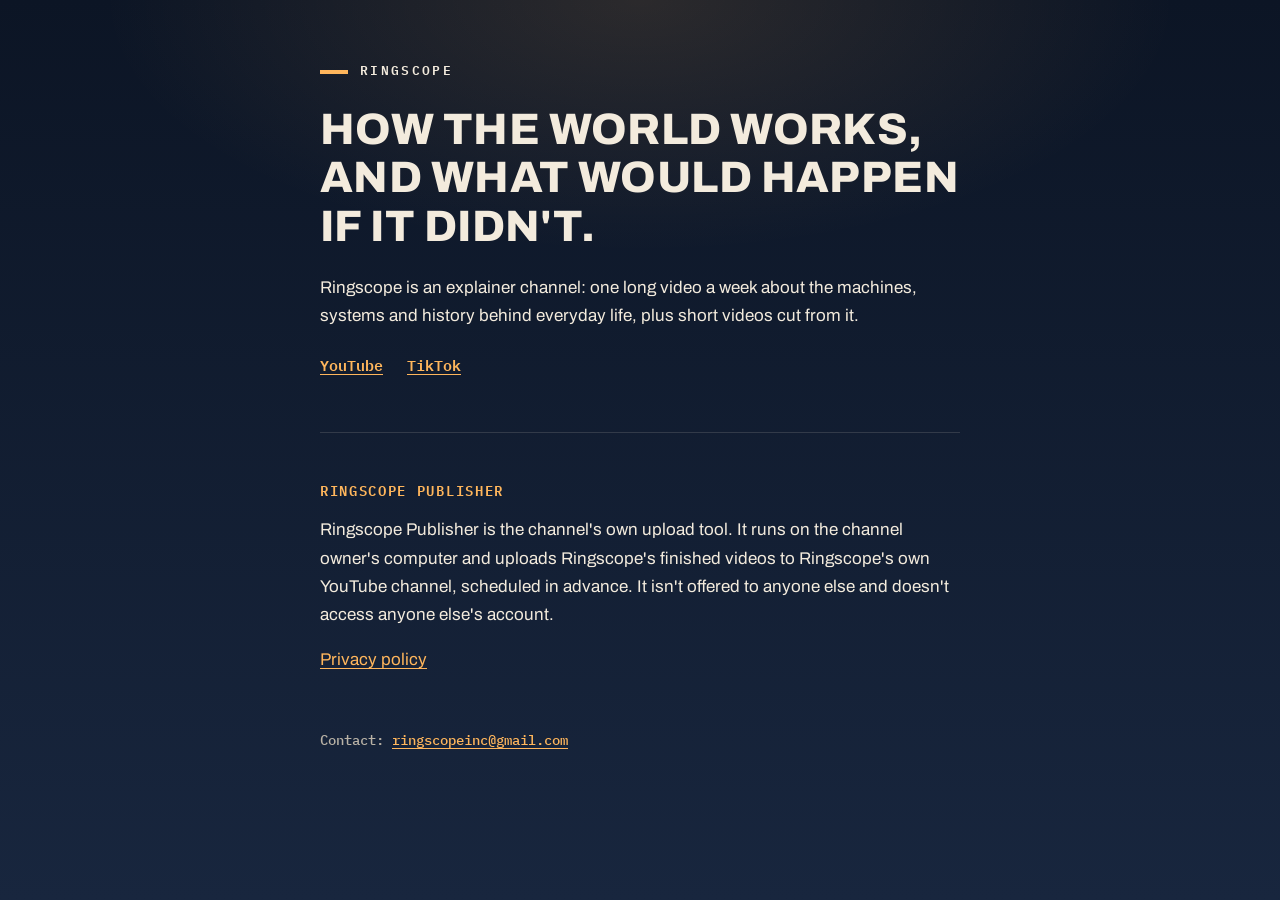
==== index.html @ db6ad166 "Add files via upload" ====
<!doctype html>
<html lang="en">
<head>
<meta charset="utf-8">
<meta name="viewport" content="width=device-width, initial-scale=1">
<title>Ringscope</title>
<meta name="description" content="Ringscope: how the world works, and what would happen if it didn't.">
<link rel="preconnect" href="https://fonts.googleapis.com">
<link rel="preconnect" href="https://fonts.gstatic.com" crossorigin>
<link href="https://fonts.googleapis.com/css2?family=Archivo:wght@500;800&family=IBM+Plex+Mono:wght@500;600&display=swap" rel="stylesheet">
<style>
/* Ringscope house style "Night Gallery" (brand/style-guide.md): night palette, Archivo + IBM Plex Mono. */
:root {
  --sky: #0c1525;
  --sky-low: #18263e;
  --text: #f3ebdd;
  --muted: #b9b2a6;
  --key: #ffb65c;
  --cool: #26717b;
}
* { box-sizing: border-box; }
html { background: var(--sky); }
body {
  margin: 0;
  min-height: 100vh;
  color: var(--text);
  font: 400 17px/1.65 Archivo, system-ui, sans-serif;
  background:
    radial-gradient(ellipse 60% 40% at 50% 0%, rgba(255, 182, 92, 0.13), transparent 70%),
    linear-gradient(var(--sky), var(--sky-low));
}
main { max-width: 680px; margin: 0 auto; padding: 64px 20px 80px; }
.tag {
  font: 600 13px/1 "IBM Plex Mono", monospace;
  letter-spacing: 0.18em;
  text-transform: uppercase;
  margin: 0 0 28px;
}
.tag::before {
  content: "";
  display: inline-block;
  width: 28px;
  height: 4px;
  margin-right: 12px;
  vertical-align: middle;
  background: var(--key);
}
h1 {
  font-weight: 800;
  text-transform: uppercase;
  letter-spacing: 0.01em;
  font-size: clamp(28px, 6vw, 44px);
  line-height: 1.1;
  margin: 0 0 24px;
}
h2 {
  font: 600 14px/1.3 "IBM Plex Mono", monospace;
  letter-spacing: 0.12em;
  text-transform: uppercase;
  color: var(--key);
  margin: 40px 0 8px;
}
section { margin-top: 48px; padding-top: 8px; border-top: 1px solid rgba(243, 235, 221, 0.14); }
.meta, footer { font: 500 14px/1.5 "IBM Plex Mono", monospace; color: var(--muted); }
footer { margin-top: 56px; }
a { color: var(--key); text-underline-offset: 3px; }
.tag a { color: inherit; text-decoration: none; }
ul { padding-left: 1.2em; }
li { margin: 6px 0; }
.links { list-style: none; padding: 0; display: flex; gap: 24px; font: 600 15px "IBM Plex Mono", monospace; }
</style>
</head>
<body>
<main>
  <p class="tag">Ringscope</p>
  <h1>How the world works, and what would happen if it didn't.</h1>
  <p>Ringscope is an explainer channel: one long video a week about the machines, systems and history behind
    everyday life, plus short videos cut from it.</p>
  <ul class="links">
    <li><a href="https://www.youtube.com/@ringscopeinc">YouTube</a></li>
    <li><a href="https://www.tiktok.com/@ringscopeinc">TikTok</a></li>
  </ul>

  <section>
    <h2>Ringscope Publisher</h2>
    <p>Ringscope Publisher is the channel's own upload tool. It runs on the channel owner's computer and uploads
      Ringscope's finished videos to Ringscope's own YouTube channel, scheduled in advance. It isn't offered to
      anyone else and doesn't access anyone else's account.</p>
    <p><a href="privacy.html">Privacy policy</a></p>
  </section>

  <footer>Contact: <a href="mailto:ringscopeinc@gmail.com">ringscopeinc@gmail.com</a></footer>
</main>
</body>
</html>
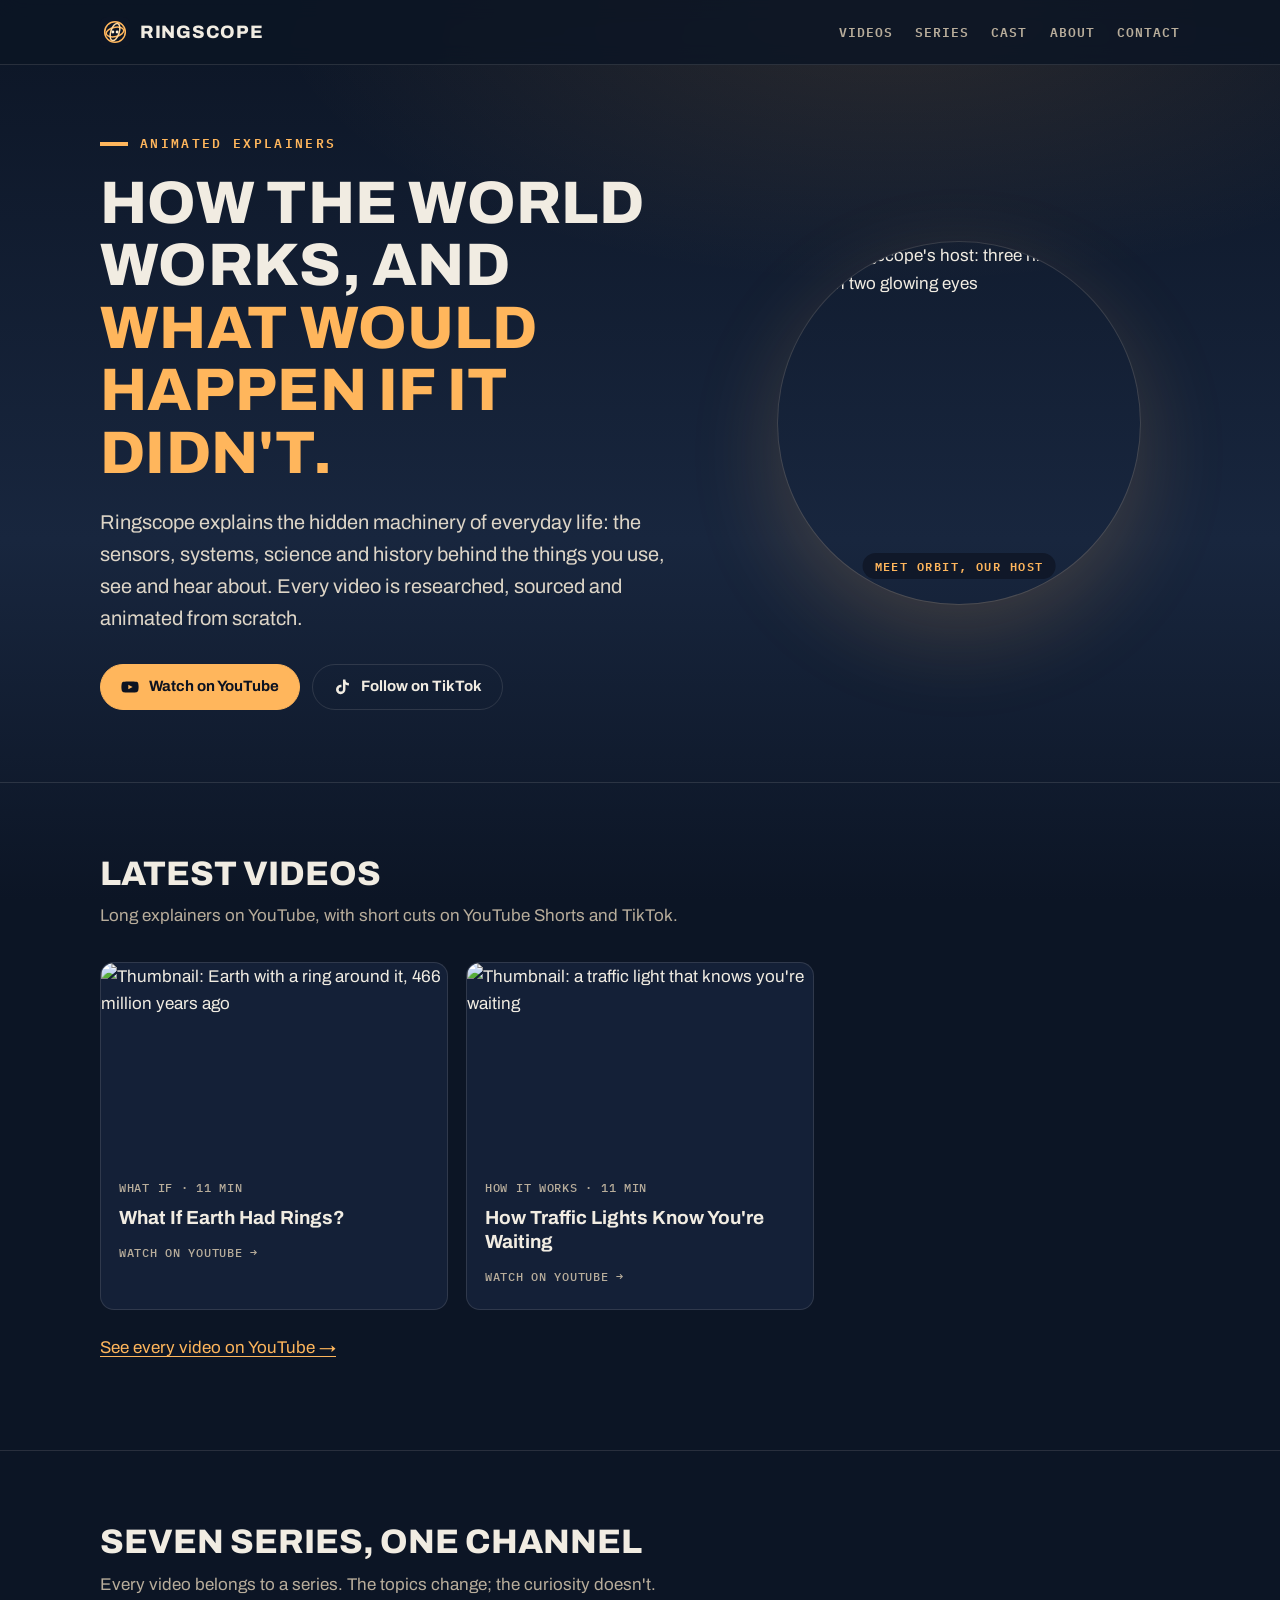
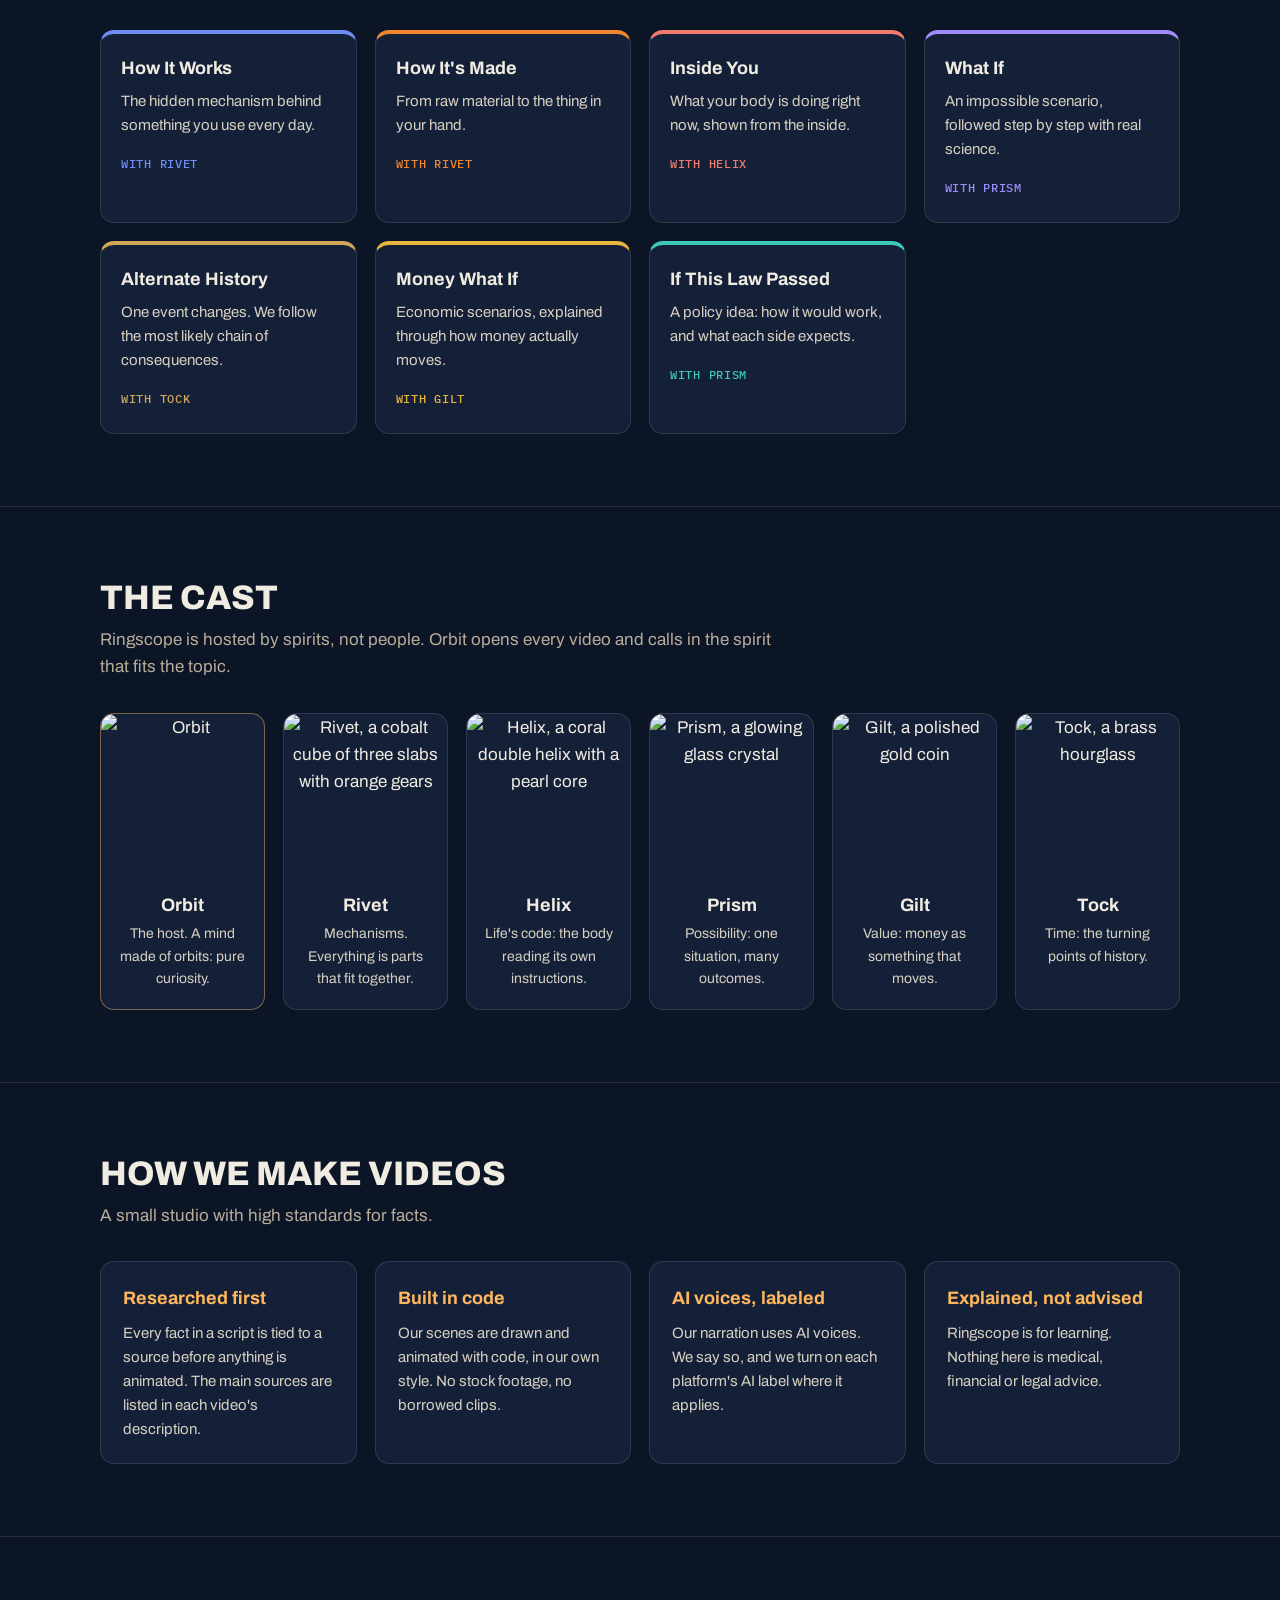
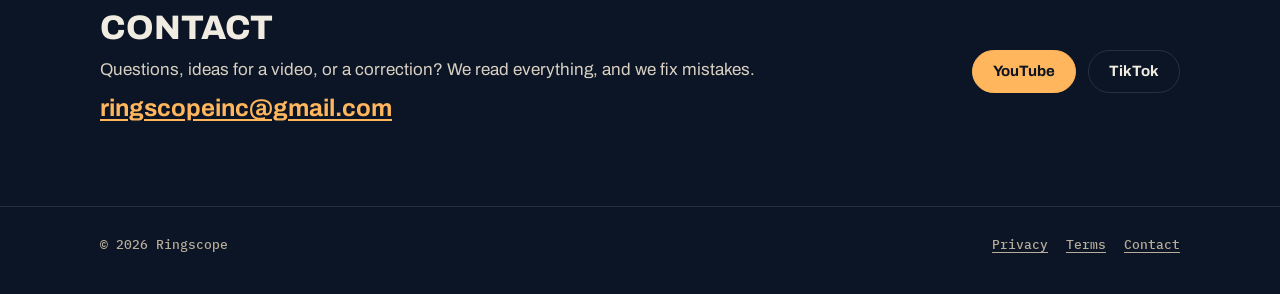
==== commit f08aed7a: "Add files via upload" ====
--- a/index.html
+++ b/index.html
@@ -3,93 +3,226 @@
 <head>
 <meta charset="utf-8">
 <meta name="viewport" content="width=device-width, initial-scale=1">
-<title>Ringscope</title>
-<meta name="description" content="Ringscope: how the world works, and what would happen if it didn't.">
+<title>Ringscope: how the world works</title>
+<meta name="description" content="Ringscope makes animated explainers about how the world works, and what would happen if it didn't. Researched, sourced, built in code.">
+<link rel="canonical" href="https://ringscopeinc.github.io/">
+<link rel="icon" href="favicon.svg" type="image/svg+xml">
+<meta property="og:type" content="website">
+<meta property="og:title" content="Ringscope: how the world works">
+<meta property="og:description" content="Animated explainers about how the world works, and what would happen if it didn't.">
+<meta property="og:url" content="https://ringscopeinc.github.io/">
+<meta property="og:image" content="https://ringscopeinc.github.io/img/og.jpg">
+<meta name="twitter:card" content="summary_large_image">
+<meta name="theme-color" content="#0c1525">
 <link rel="preconnect" href="https://fonts.googleapis.com">
 <link rel="preconnect" href="https://fonts.gstatic.com" crossorigin>
-<link href="https://fonts.googleapis.com/css2?family=Archivo:wght@500;800&family=IBM+Plex+Mono:wght@500;600&display=swap" rel="stylesheet">
-<style>
-/* Ringscope house style "Night Gallery" (brand/style-guide.md): night palette, Archivo + IBM Plex Mono. */
-:root {
-  --sky: #0c1525;
-  --sky-low: #18263e;
-  --text: #f3ebdd;
-  --muted: #b9b2a6;
-  --key: #ffb65c;
-  --cool: #26717b;
-}
-* { box-sizing: border-box; }
-html { background: var(--sky); }
-body {
-  margin: 0;
-  min-height: 100vh;
-  color: var(--text);
-  font: 400 17px/1.65 Archivo, system-ui, sans-serif;
-  background:
-    radial-gradient(ellipse 60% 40% at 50% 0%, rgba(255, 182, 92, 0.13), transparent 70%),
-    linear-gradient(var(--sky), var(--sky-low));
-}
-main { max-width: 680px; margin: 0 auto; padding: 64px 20px 80px; }
-.tag {
-  font: 600 13px/1 "IBM Plex Mono", monospace;
-  letter-spacing: 0.18em;
-  text-transform: uppercase;
-  margin: 0 0 28px;
-}
-.tag::before {
-  content: "";
-  display: inline-block;
-  width: 28px;
-  height: 4px;
-  margin-right: 12px;
-  vertical-align: middle;
-  background: var(--key);
-}
-h1 {
-  font-weight: 800;
-  text-transform: uppercase;
-  letter-spacing: 0.01em;
-  font-size: clamp(28px, 6vw, 44px);
-  line-height: 1.1;
-  margin: 0 0 24px;
-}
-h2 {
-  font: 600 14px/1.3 "IBM Plex Mono", monospace;
-  letter-spacing: 0.12em;
-  text-transform: uppercase;
-  color: var(--key);
-  margin: 40px 0 8px;
-}
-section { margin-top: 48px; padding-top: 8px; border-top: 1px solid rgba(243, 235, 221, 0.14); }
-.meta, footer { font: 500 14px/1.5 "IBM Plex Mono", monospace; color: var(--muted); }
-footer { margin-top: 56px; }
-a { color: var(--key); text-underline-offset: 3px; }
-.tag a { color: inherit; text-decoration: none; }
-ul { padding-left: 1.2em; }
-li { margin: 6px 0; }
-.links { list-style: none; padding: 0; display: flex; gap: 24px; font: 600 15px "IBM Plex Mono", monospace; }
-</style>
+<link href="https://fonts.googleapis.com/css2?family=Archivo:wght@400;700;800&family=IBM+Plex+Mono:wght@500;600&display=swap" rel="stylesheet">
+<link rel="stylesheet" href="style.css">
 </head>
 <body>
+
+<header class="site-head">
+  <div class="wrap">
+    <a class="brand" href="./" aria-label="Ringscope home">
+      <img src="favicon.svg" alt="" width="30" height="30">
+      Ringscope
+    </a>
+    <nav class="nav" aria-label="Sections">
+      <a href="#videos">Videos</a>
+      <a href="#series">Series</a>
+      <a href="#cast">Cast</a>
+      <a href="#about">About</a>
+      <a href="#contact">Contact</a>
+    </nav>
+  </div>
+</header>
+
 <main>
-  <p class="tag">Ringscope</p>
-  <h1>How the world works, and what would happen if it didn't.</h1>
-  <p>Ringscope is an explainer channel: one long video a week about the machines, systems and history behind
-    everyday life, plus short videos cut from it.</p>
-  <ul class="links">
-    <li><a href="https://www.youtube.com/@ringscopeinc">YouTube</a></li>
-    <li><a href="https://www.tiktok.com/@ringscopeinc">TikTok</a></li>
-  </ul>
-
-  <section>
-    <h2>Ringscope Publisher</h2>
-    <p>Ringscope Publisher is the channel's own upload tool. It runs on the channel owner's computer and uploads
-      Ringscope's finished videos to Ringscope's own YouTube channel, scheduled in advance. It isn't offered to
-      anyone else and doesn't access anyone else's account.</p>
-    <p><a href="privacy.html">Privacy policy</a></p>
-  </section>
-
-  <footer>Contact: <a href="mailto:ringscopeinc@gmail.com">ringscopeinc@gmail.com</a></footer>
+  <div class="hero">
+    <div class="wrap">
+      <div>
+        <p class="eyebrow">Animated explainers</p>
+        <h1>How the world works, and <em>what would happen if it didn't.</em></h1>
+        <p class="lede">Ringscope explains the hidden machinery of everyday life: the sensors, systems, science and
+          history behind the things you use, see and hear about. Every video is researched, sourced and animated
+          from scratch.</p>
+        <div class="buttons">
+          <a class="btn primary" href="https://www.youtube.com/@ringscopeinc">
+            <svg viewBox="0 0 24 24" aria-hidden="true"><path fill="currentColor" d="M23 7.2a3 3 0 0 0-2.1-2.1C19 4.6 12 4.6 12 4.6s-7 0-8.9.5A3 3 0 0 0 1 7.2 31 31 0 0 0 .5 12a31 31 0 0 0 .5 4.8 3 3 0 0 0 2.1 2.1c1.9.5 8.9.5 8.9.5s7 0 8.9-.5a3 3 0 0 0 2.1-2.1 31 31 0 0 0 .5-4.8 31 31 0 0 0-.5-4.8zM9.75 15.02V8.98L15.5 12l-5.75 3.02z"/></svg>
+            Watch on YouTube</a>
+          <a class="btn" href="https://www.tiktok.com/@ringscopeinc">
+            <svg viewBox="0 0 24 24" aria-hidden="true"><path fill="currentColor" d="M16.6 2h-3.3v13.2a2.9 2.9 0 1 1-2.9-2.9c.3 0 .6 0 .9.1V9a6.3 6.3 0 1 0 5.3 6.2V8.6a7.9 7.9 0 0 0 4.6 1.5V6.8a4.6 4.6 0 0 1-4.6-4.8z"/></svg>
+            Follow on TikTok</a>
+        </div>
+      </div>
+      <figure class="hero-art">
+        <img src="img/orbit.webp" alt="Orbit, Ringscope's host: three rings of warm light with two glowing eyes" width="640" height="640">
+        <figcaption>Meet Orbit, our host</figcaption>
+      </figure>
+    </div>
+  </div>
+
+  <section id="videos">
+    <div class="wrap">
+      <h2>Latest videos</h2>
+      <p class="section-lede">Long explainers on YouTube, with short cuts on YouTube Shorts and TikTok.</p>
+      <div class="grid videos">
+        <a class="card video" href="https://youtu.be/U-kUrNnYc8g">
+          <img src="img/earth-rings.webp" alt="Thumbnail: Earth with a ring around it, 466 million years ago" width="640" height="360" loading="lazy">
+          <div class="body">
+            <span class="meta">What If · 11 min</span>
+            <h3>What If Earth Had Rings?</h3>
+            <span class="meta">Watch on YouTube →</span>
+          </div>
+        </a>
+        <a class="card video" href="https://youtu.be/7bd3gMyJz6o">
+          <img src="img/traffic-lights.webp" alt="Thumbnail: a traffic light that knows you're waiting" width="640" height="360" loading="lazy">
+          <div class="body">
+            <span class="meta">How It Works · 11 min</span>
+            <h3>How Traffic Lights Know You're Waiting</h3>
+            <span class="meta">Watch on YouTube →</span>
+          </div>
+        </a>
+      </div>
+      <p class="more"><a href="https://www.youtube.com/@ringscopeinc/videos">See every video on YouTube →</a></p>
+    </div>
+  </section>
+
+  <section id="series">
+    <div class="wrap">
+      <h2>Seven series, one channel</h2>
+      <p class="section-lede">Every video belongs to a series. The topics change; the curiosity doesn't.</p>
+      <div class="grid series">
+        <div class="card serie" style="--c:#6d8ef2">
+          <h3>How It Works</h3>
+          <p>The hidden mechanism behind something you use every day.</p>
+          <span class="meta">With Rivet</span>
+        </div>
+        <div class="card serie" style="--c:#f2862e">
+          <h3>How It's Made</h3>
+          <p>From raw material to the thing in your hand.</p>
+          <span class="meta">With Rivet</span>
+        </div>
+        <div class="card serie" style="--c:#f07a6e">
+          <h3>Inside You</h3>
+          <p>What your body is doing right now, shown from the inside.</p>
+          <span class="meta">With Helix</span>
+        </div>
+        <div class="card serie" style="--c:#a08cff">
+          <h3>What If</h3>
+          <p>An impossible scenario, followed step by step with real science.</p>
+          <span class="meta">With Prism</span>
+        </div>
+        <div class="card serie" style="--c:#d2a65a">
+          <h3>Alternate History</h3>
+          <p>One event changes. We follow the most likely chain of consequences.</p>
+          <span class="meta">With Tock</span>
+        </div>
+        <div class="card serie" style="--c:#e7b53c">
+          <h3>Money What If</h3>
+          <p>Economic scenarios, explained through how money actually moves.</p>
+          <span class="meta">With Gilt</span>
+        </div>
+        <div class="card serie" style="--c:#3cc9b8">
+          <h3>If This Law Passed</h3>
+          <p>A policy idea: how it would work, and what each side expects.</p>
+          <span class="meta">With Prism</span>
+        </div>
+      </div>
+    </div>
+  </section>
+
+  <section id="cast">
+    <div class="wrap">
+      <h2>The cast</h2>
+      <p class="section-lede">Ringscope is hosted by spirits, not people. Orbit opens every video and calls in the
+        spirit that fits the topic.</p>
+      <div class="grid cast">
+        <div class="card spirit host">
+          <img src="img/orbit.webp" alt="Orbit" width="360" height="360" loading="lazy">
+          <h3>Orbit</h3>
+          <p>The host. A mind made of orbits: pure curiosity.</p>
+        </div>
+        <div class="card spirit">
+          <img src="img/rivet.webp" alt="Rivet, a cobalt cube of three slabs with orange gears" width="360" height="360" loading="lazy">
+          <h3>Rivet</h3>
+          <p>Mechanisms. Everything is parts that fit together.</p>
+        </div>
+        <div class="card spirit">
+          <img src="img/helix.webp" alt="Helix, a coral double helix with a pearl core" width="360" height="360" loading="lazy">
+          <h3>Helix</h3>
+          <p>Life's code: the body reading its own instructions.</p>
+        </div>
+        <div class="card spirit">
+          <img src="img/prism.webp" alt="Prism, a glowing glass crystal" width="360" height="360" loading="lazy">
+          <h3>Prism</h3>
+          <p>Possibility: one situation, many outcomes.</p>
+        </div>
+        <div class="card spirit">
+          <img src="img/gilt.webp" alt="Gilt, a polished gold coin" width="360" height="360" loading="lazy">
+          <h3>Gilt</h3>
+          <p>Value: money as something that moves.</p>
+        </div>
+        <div class="card spirit">
+          <img src="img/tock.webp" alt="Tock, a brass hourglass" width="360" height="360" loading="lazy">
+          <h3>Tock</h3>
+          <p>Time: the turning points of history.</p>
+        </div>
+      </div>
+    </div>
+  </section>
+
+  <section id="about">
+    <div class="wrap">
+      <h2>How we make videos</h2>
+      <p class="section-lede">A small studio with high standards for facts.</p>
+      <div class="grid about">
+        <div class="card point">
+          <h3>Researched first</h3>
+          <p>Every fact in a script is tied to a source before anything is animated. The main sources are listed
+            in each video's description.</p>
+        </div>
+        <div class="card point">
+          <h3>Built in code</h3>
+          <p>Our scenes are drawn and animated with code, in our own style. No stock footage, no borrowed clips.</p>
+        </div>
+        <div class="card point">
+          <h3>AI voices, labeled</h3>
+          <p>Our narration uses AI voices. We say so, and we turn on each platform's AI label where it applies.</p>
+        </div>
+        <div class="card point">
+          <h3>Explained, not advised</h3>
+          <p>Ringscope is for learning. Nothing here is medical, financial or legal advice.</p>
+        </div>
+      </div>
+    </div>
+  </section>
+
+  <section id="contact" class="contact">
+    <div class="wrap">
+      <div>
+        <h2>Contact</h2>
+        <p>Questions, ideas for a video, or a correction? We read everything, and we fix mistakes.</p>
+        <p><a class="mail" href="mailto:ringscopeinc@gmail.com">ringscopeinc@gmail.com</a></p>
+      </div>
+      <div class="buttons">
+        <a class="btn primary" href="https://www.youtube.com/@ringscopeinc">YouTube</a>
+        <a class="btn" href="https://www.tiktok.com/@ringscopeinc">TikTok</a>
+      </div>
+    </div>
+  </section>
 </main>
+
+<footer class="site-foot">
+  <div class="wrap">
+    <span>© 2026 Ringscope</span>
+    <nav aria-label="Legal">
+      <a href="privacy.html">Privacy</a>
+      <a href="terms.html">Terms</a>
+      <a href="mailto:ringscopeinc@gmail.com">Contact</a>
+    </nav>
+  </div>
+</footer>
+
 </body>
 </html>
--- a/style.css
+++ b/style.css
@@ -0,0 +1,150 @@
+/* Ringscope website. House style "Night Gallery" (brand/style-guide.md): night palette, warm key light,
+   Archivo for display and text, IBM Plex Mono for labels. */
+:root {
+  --sky: #0c1525;
+  --sky-low: #18263e;
+  --panel: #142037;
+  --panel-edge: rgba(241, 236, 226, 0.12);
+  --text: #f1ece2;
+  --muted: #b8ad9b;
+  --key: #ffb65c;
+  --copper: #df793d;
+  --ink: #0d1321;
+  --radius: 14px;
+  --wrap: 1120px;
+}
+* { box-sizing: border-box; }
+html { background: var(--sky); scroll-behavior: smooth; }
+body {
+  margin: 0;
+  color: var(--text);
+  font: 400 17px/1.6 Archivo, system-ui, -apple-system, "Segoe UI", sans-serif;
+  background:
+    radial-gradient(ellipse 70% 45% at 70% 0%, rgba(255, 182, 92, 0.12), transparent 70%),
+    linear-gradient(var(--sky), var(--sky-low) 60%, var(--sky));
+  background-attachment: fixed;
+  min-height: 100vh;
+}
+img { max-width: 100%; height: auto; display: block; }
+a { color: var(--key); text-underline-offset: 3px; }
+a:hover { color: #ffd29a; }
+.wrap { max-width: var(--wrap); margin: 0 auto; padding: 0 20px; }
+.mono { font-family: "IBM Plex Mono", ui-monospace, monospace; }
+
+/* Header */
+.site-head { position: sticky; top: 0; z-index: 10; background: rgba(12, 21, 37, 0.86);
+  backdrop-filter: blur(10px); border-bottom: 1px solid var(--panel-edge); }
+.site-head .wrap { display: flex; align-items: center; justify-content: space-between; gap: 16px; height: 64px; }
+.brand { display: flex; align-items: center; gap: 10px; color: var(--text); text-decoration: none;
+  font-weight: 800; letter-spacing: 0.04em; text-transform: uppercase; font-size: 18px; }
+.brand svg { width: 30px; height: 30px; }
+.nav { display: flex; gap: 22px; font: 600 13px/1 "IBM Plex Mono", monospace; letter-spacing: 0.08em;
+  text-transform: uppercase; }
+.nav a { color: var(--muted); text-decoration: none; }
+.nav a:hover { color: var(--text); }
+
+/* Hero */
+.hero .wrap { display: grid; grid-template-columns: 1.15fr 0.85fr; align-items: center; gap: 40px;
+  padding-top: 72px; padding-bottom: 72px; }
+.eyebrow { font: 600 13px/1 "IBM Plex Mono", monospace; letter-spacing: 0.18em; text-transform: uppercase;
+  color: var(--key); margin: 0 0 22px; display: flex; align-items: center; gap: 12px; }
+.eyebrow::before { content: ""; width: 28px; height: 4px; background: var(--key); }
+h1 { font-weight: 800; text-transform: uppercase; font-size: clamp(34px, 5.4vw, 60px); line-height: 1.04;
+  letter-spacing: 0.005em; margin: 0 0 22px; }
+h1 em { font-style: normal; color: var(--key); }
+.lede { font-size: clamp(17px, 2vw, 20px); color: #ddd5c7; max-width: 34em; margin: 0 0 30px; }
+.buttons { display: flex; flex-wrap: wrap; gap: 12px; }
+.btn { display: inline-flex; align-items: center; gap: 10px; padding: 13px 20px; border-radius: 999px;
+  font: 700 15px/1 Archivo, sans-serif; text-decoration: none; border: 1px solid var(--panel-edge); color: var(--text); }
+.btn svg { width: 18px; height: 18px; }
+.btn.primary { background: var(--key); border-color: var(--key); color: var(--ink); }
+.btn.primary:hover { background: #ffc77f; color: var(--ink); }
+.btn:hover { border-color: rgba(241, 236, 226, 0.4); color: var(--text); }
+.hero-art { position: relative; aspect-ratio: 1; border-radius: 50%; overflow: hidden;
+  box-shadow: 0 0 0 1px var(--panel-edge), 0 30px 90px rgba(255, 182, 92, 0.18); }
+.hero-art img { width: 100%; height: 100%; object-fit: cover; }
+.hero-art figcaption { position: absolute; left: 50%; bottom: 7%; transform: translateX(-50%);
+  font: 600 12px/1 "IBM Plex Mono", monospace; letter-spacing: 0.12em; text-transform: uppercase;
+  background: rgba(13, 19, 33, 0.7); color: var(--key); padding: 7px 12px; border-radius: 999px; white-space: nowrap; }
+
+/* Sections */
+section { padding: 72px 0; border-top: 1px solid var(--panel-edge); }
+h2 { font-weight: 800; text-transform: uppercase; font-size: clamp(24px, 3.4vw, 34px); line-height: 1.1; margin: 0 0 10px; }
+.section-lede { color: var(--muted); margin: 0 0 32px; max-width: 40em; }
+.grid { display: grid; gap: 18px; }
+.card { background: var(--panel); border: 1px solid var(--panel-edge); border-radius: var(--radius); overflow: hidden; }
+
+/* Videos */
+.videos { grid-template-columns: repeat(auto-fill, minmax(300px, 1fr)); }
+.video { color: var(--text); text-decoration: none; display: flex; flex-direction: column; transition: transform .15s ease; }
+.video:hover { transform: translateY(-3px); color: var(--text); }
+.video img { aspect-ratio: 16 / 9; width: 100%; object-fit: cover; }
+.video .body { padding: 16px 18px 20px; }
+.video h3 { font-size: 19px; line-height: 1.25; margin: 6px 0 8px; }
+.meta { font: 500 12px/1.4 "IBM Plex Mono", monospace; letter-spacing: 0.06em; text-transform: uppercase; color: var(--muted); }
+.more { margin-top: 24px; }
+
+/* Series */
+.series { grid-template-columns: repeat(auto-fill, minmax(240px, 1fr)); }
+.serie { padding: 20px 20px 22px; border-top: 4px solid var(--c, var(--key)); }
+.serie h3 { margin: 0 0 6px; font-size: 18px; }
+.serie p { margin: 0 0 12px; color: #d8d0c2; font-size: 15px; }
+.serie .meta { color: var(--c, var(--muted)); }
+
+/* Cast */
+.cast { grid-template-columns: repeat(6, 1fr); }
+.spirit { text-align: center; padding-bottom: 18px; }
+.spirit img { aspect-ratio: 1; width: 100%; object-fit: cover; }
+.spirit h3 { margin: 14px 0 2px; font-size: 18px; }
+.spirit p { margin: 4px 14px 0; font-size: 14px; color: #d8d0c2; }
+.spirit.host { border-color: rgba(255, 182, 92, 0.45); }
+
+/* About */
+.about { grid-template-columns: repeat(4, 1fr); }
+.point { padding: 22px; }
+.point h3 { margin: 0 0 8px; font-size: 18px; color: var(--key); }
+.point p { margin: 0; color: #d8d0c2; font-size: 15px; }
+
+/* Contact */
+.contact .wrap { display: grid; grid-template-columns: 1fr auto; gap: 24px; align-items: center; }
+.contact p { margin: 0 0 6px; color: #d8d0c2; }
+.contact .mail { font-size: clamp(18px, 2.4vw, 24px); font-weight: 700; }
+
+/* Footer */
+.site-foot { border-top: 1px solid var(--panel-edge); padding: 28px 0 40px; }
+.site-foot .wrap { display: flex; flex-wrap: wrap; justify-content: space-between; gap: 12px; }
+.site-foot, .site-foot a { font: 500 13px/1.5 "IBM Plex Mono", monospace; color: var(--muted); }
+.site-foot nav { display: flex; gap: 18px; }
+
+/* Legal pages */
+.doc { max-width: 760px; margin: 0 auto; padding: 56px 20px 80px; }
+.doc h1 { font-size: clamp(30px, 5vw, 44px); }
+.doc h2 { font-size: 20px; margin: 40px 0 8px; color: var(--key); }
+.doc p, .doc li { color: #ddd5c7; }
+.doc ul { padding-left: 1.2em; }
+.doc li { margin: 6px 0; }
+.doc .summary { background: var(--panel); border: 1px solid var(--panel-edge); border-radius: var(--radius); padding: 18px 22px; }
+.doc .summary ul { margin: 8px 0 0; }
+
+@media (max-width: 1000px) {
+  .cast { grid-template-columns: repeat(3, 1fr); }
+  .about { grid-template-columns: repeat(2, 1fr); }
+}
+@media (max-width: 860px) {
+  .hero .wrap { grid-template-columns: 1fr; padding-top: 44px; padding-bottom: 56px; }
+  .hero-art { max-width: 340px; width: 100%; margin: 0 auto; order: -1; }
+  .contact .wrap { grid-template-columns: 1fr; }
+}
+@media (max-width: 640px) {
+  .wrap { padding: 0 16px; }
+  .nav { display: none; }
+  section { padding: 56px 0; }
+  .cast { grid-template-columns: repeat(2, 1fr); }
+  .about { grid-template-columns: 1fr; }
+  .videos { grid-template-columns: 1fr; }
+  .doc { padding: 40px 16px 64px; }
+}
+@media (prefers-reduced-motion: reduce) {
+  html { scroll-behavior: auto; }
+  .video, .video:hover { transition: none; transform: none; }
+}
